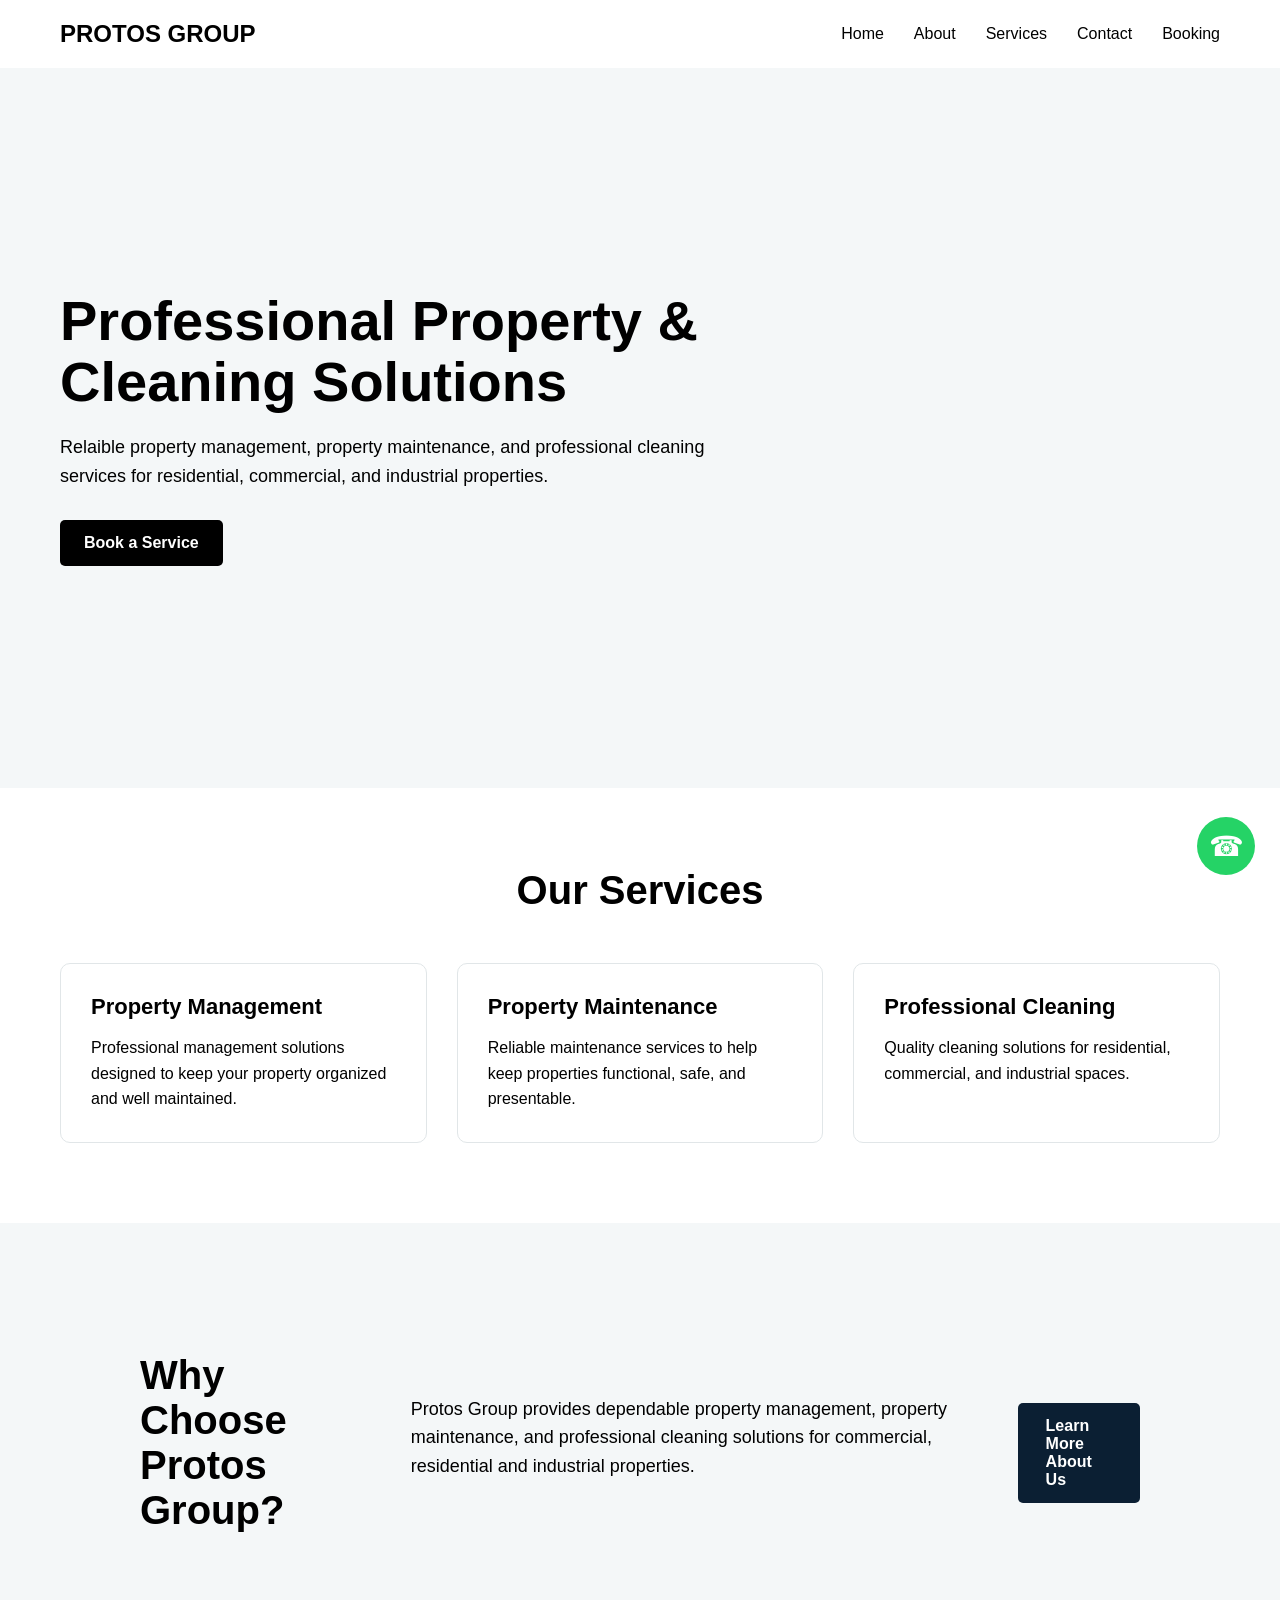
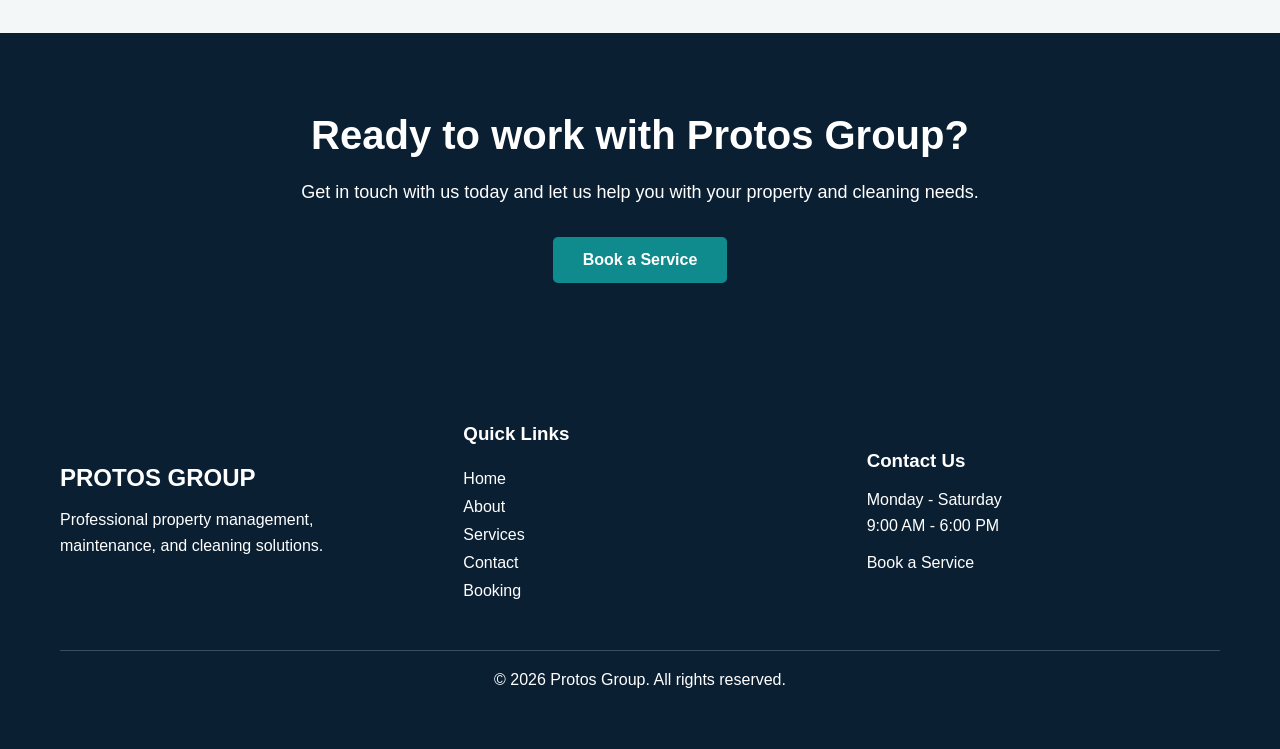
==== index.html @ 8dde9161 "Initial Protos Group website" ====
<!doctype html>
<html lang="en">
  <head>
    <meta charset="UTF-8" />
    <meta name="viewport" content="width=device-width, initial-scale=1.0" />
    <title>Protos Group | Property & Cleaning Services</title>
    <link rel="stylesheet" href="./css/style.css" />
  </head>
  <body>
    <header>
      <nav>
        <h1>PROTOS GROUP</h1>
        <button class="menu-toggle" aria-label="Open navigation">
          <span></span>
          <span></span>
          <span></span>
        </button>
        <ul>
          <li><a href="index.html">Home</a></li>
          <li><a href="about.html">About</a></li>
          <li><a href="services.html">Services</a></li>
          <li><a href="contact.html">Contact</a></li>
          <li><a href="booking.html">Booking</a></li>
        </ul>
      </nav>
    </header>
    <section class="hero">
      <div class="hero-content">
        <h2>Professional Property & Cleaning Solutions</h2>
        <p>
          Relaible property management, property maintenance, and professional
          cleaning services for residential, commercial, and industrial
          properties.
        </p>
        <a href="booking.html">Book a Service</a>
      </div>
    </section>
    <section class="services-preview">
      <h2>Our Services</h2>
      <div class="service-container">
        <div class="service-card">
          <h3>Property Management</h3>
          <p>
            Professional management solutions designed to keep your property
            organized and well maintained.
          </p>
        </div>
        <div class="service-card">
          <h3>Property Maintenance</h3>
          <p>
            Reliable maintenance services to help keep properties functional,
            safe, and presentable.
          </p>
        </div>
        <div class="service-card">
          <h3>Professional Cleaning</h3>
          <p>
            Quality cleaning solutions for residential, commercial, and
            industrial spaces.
          </p>
        </div>
      </div>
    </section>
    <section class="about-preview">
      <div class="about-content">
        <h2>Why Choose Protos Group?</h2>
        <p>
          Protos Group provides dependable property management, property
          maintenance, and professional cleaning solutions for commercial,
          residential and industrial properties.
        </p>
        <a href="about.html">Learn More About Us</a>
      </div>
    </section>
    <section class="cta">
      <div class="cta-content">
        <h2>Ready to work with Protos Group?</h2>
        <p>
          Get in touch with us today and let us help you with your property and
          cleaning needs.
        </p>
        <a href="booking.html">Book a Service</a>
      </div>
    </section>
    <a href="https://wa.me/2347063300548" class="whatsapp-button" aria-label="Chat with Protos Group on Whatsapp"><span>☎</span></a>
    <footer>
      <div class="footer-content">
        <div class="footer-brand">
          <h2>PROTOS GROUP</h2>
          <p>
            Professional property management, maintenance, and cleaning
            solutions.
          </p>
        </div>
        <div class="footer-links">
          <h3>Quick Links</h3>
          <a href="index.html">Home</a>
          <a href="about.html">About</a>
          <a href="services.html">Services</a>
          <a href="contact.html">Contact</a>
          <a href="booking.html">Booking</a>
        </div>
        <div class="footer-contact">
          <h3>Contact Us</h3>

          <p>Monday - Saturday</p>
          <p>9:00 AM - 6:00 PM</p>

          <a href="booking.html">Book a Service</a>
        </div>
      </div>
      <div class="footer-bottom">
        <p>&copy; 2026 Protos Group. All rights reserved.</p>
      </div>
    </footer>
    <script src="script.js"></script>
  </body>
</html>
---- css/style.css ----
/* GENERAL / RESET */

* {
  margin: 0;
  padding: 0;
  box-sizing: border-box;
}

body {
  font-family: Arial, sans-serif;
}


/* NAVIGATION */

header {
  padding: 20px 60px;
}

nav {
  display: flex;
  justify-content: space-between;
  align-items: center;
}

nav ul {
  display: flex;
  list-style: none;
  gap: 30px;
}

nav a {
  text-decoration: none;
  color: black;
}

.menu-toggle {
  display: none;
  width: 35px;
  padding: 5px;
  border: none;
  background: none;
  cursor: pointer;
}

.menu-toggle span {
  display: block;
  height: 3px;
  margin: 5px 0;
  background-color: black;
  transition: 0.3s ease;
}


/* HOME HERO */

.hero {
  min-height: 80vh;
  display: flex;
  align-items: center;
  padding: 60px;
  background-color: #f4f7f8;
}

.hero-content {
  max-width: 700px;
}

.hero-content h2 {
  font-size: 56px;
  line-height: 1.1;
  margin-bottom: 20px;
}

.hero-content p {
  font-size: 18px;
  line-height: 1.6;
  margin-bottom: 30px;
}

.hero-content a {
  display: inline-block;
  padding: 14px 24px;
  background-color: black;
  color: white;
  text-decoration: none;
  border-radius: 5px;
  font-weight: bold;
}


/* HOME SERVICES */

.services-preview {
  padding: 80px 60px;
}

.services-preview h2 {
  text-align: center;
  font-size: 40px;
  margin-bottom: 50px;
}

.service-container {
  display: flex;
  gap: 30px;
}

.service-card {
  flex: 1;
  padding: 30px;
  background-color: #ffffff;
  border-radius: 10px;
  border: 1px solid #e1e6e8;
  transition:
    transform 0.3s ease,
    box-shadow 0.3s ease;
}

.service-card h3 {
  font-size: 22px;
  margin-bottom: 15px;
}

.service-card p {
  line-height: 1.6;
}

.service-card:hover {
  transform: translateY(-8px);
  box-shadow: 0 10px 25px rgba(0, 0, 0, 0.08);
}


/* HOME ABOUT PREVIEW */

.about-preview {
  padding: 80px 60px;
  background-color: #f4f7f8;
}

.about-content {
  max-width: 800px;
  margin: 0 auto;
  text-align: center;
}

.about-content h2 {
  font-size: 40px;
  margin-bottom: 20px;
}

.about-content p {
  font-size: 18px;
  line-height: 1.6;
  margin-bottom: 30px;
}

.about-content a {
  display: inline-block;
  padding: 14px 28px;
  background-color: #0b1f33;
  color: white;
  text-decoration: none;
  border-radius: 5px;
  font-weight: bold;
  transition: background-color 0.3s ease;
}

.about-content a:hover {
  background-color: #0f8b8d;
}


/* HOME CTA */

.cta {
  padding: 80px 60px;
  background-color: #0b1f33;
  color: white;
}

.cta-content {
  max-width: 800px;
  margin: 0 auto;
  text-align: center;
}

.cta-content h2 {
  font-size: 40px;
  margin-bottom: 20px;
}

.cta-content p {
  font-size: 18px;
  line-height: 1.6;
  margin-bottom: 30px;
}

.cta-content a {
  display: inline-block;
  padding: 14px 30px;
  background-color: #0f8b8d;
  color: white;
  text-decoration: none;
  border-radius: 5px;
  font-weight: bold;
  transition: background-color 0.3s ease;
}

.cta-content a:hover {
  background-color: #ffffff;
  color: #0b1f33;
}


/* ABOUT PAGE */

.about-hero {
  padding: 80px 60px;
  background-color: lightblue;
  text-align: center;
}

.about-hero h1 {
  font-size: 48px;
  margin-bottom: 20px;
}

.about-hero p {
  font-size: 18px;
  line-height: 1.6;
}

.about-intro {
  padding: 80px 60px;
  text-align: center;
}

.about-intro h2 {
  font-size: 40px;
  margin-bottom: 20px;
}

.about-intro > p {
  max-width: 800px;
  margin: 0 auto 30px;
  font-size: 18px;
  line-height: 1.6;
}

.about-intro h3 {
  font-size: 28px;
  margin-bottom: 15px;
}

.about-content {
  max-width: 1000px;
  margin: 50px auto 0;
  display: flex;
  align-items: center;
  gap: 50px;
  text-align: left;
}

.about-text {
  flex: 1;
}

.about-text p {
  line-height: 1.6;
}

.about-image {
  flex: 1;
}

.about-image img {
  width: 100%;
  display: block;
  border-radius: 10px;
}

.about-intro .highlights {
  flex: 1;
  padding: 30px;
  border: 1px solid #e1e6e8;
  border-radius: 10px;
  background-color: #ffffff;
}

.about-intro .highlights h4 {
  font-size: 20px;
  margin-bottom: 12px;
}

.about-intro .highlights p {
  line-height: 1.6;
}


/* ABOUT CTA */

.about-cta {
  padding: 80px 60px;
  background-color: #0b1f33;
  color: white;
  text-align: center;
}

.about-cta h2 {
  font-size: 40px;
  margin-bottom: 20px;
}

.about-cta p {
  max-width: 700px;
  margin: 0 auto 30px;
  font-size: 18px;
  line-height: 1.6;
}

.about-cta a {
  display: inline-block;
  padding: 14px 30px;
  background-color: #0f8b8d;
  color: white;
  text-decoration: none;
  border-radius: 5px;
  font-weight: bold;
}


/* SERVICES PAGE */

.services-hero {
  padding: 80px 60px;
  background-color: #f4f7f8;
  text-align: center;
}

.services-hero h1 {
  font-size: 48px;
  margin-bottom: 20px;
}

.services-hero p {
  max-width: 700px;
  margin: 0 auto;
  font-size: 18px;
  line-height: 1.6;
}

.services-list {
  padding: 80px 60px;
}

.services-list h2 {
  text-align: center;
  font-size: 40px;
  margin-bottom: 50px;
}

.services-grid {
  display: flex;
  gap: 30px;
}

.service-box {
  flex: 1;
  padding: 35px;
  border: 1px solid #e1e6e8;
  border-radius: 10px;
  background-color: #ffffff;
}

.service-box h3 {
  font-size: 24px;
  margin-bottom: 15px;
}

.service-box p {
  line-height: 1.6;
}

.services-cta {
  padding: 80px 60px;
  background-color: #0b1f33;
  color: white;
  text-align: center;
}

.services-cta h2 {
  font-size: 40px;
  margin-bottom: 20px;
}

.services-cta p {
  max-width: 700px;
  margin: 0 auto 30px;
  font-size: 18px;
  line-height: 1.6;
}

.services-cta a {
  display: inline-block;
  padding: 14px 30px;
  background-color: #0f8b8d;
  color: white;
  text-decoration: none;
  border-radius: 5px;
  font-weight: bold;
}


/* CONTACT PAGE */

.contact-hero {
  padding: 80px 60px;
  background-color: #f4f7f8;
  text-align: center;
}

.contact-hero h1 {
  font-size: 48px;
  margin-bottom: 20px;
}

.contact-hero p {
  max-width: 700px;
  margin: 0 auto;
  font-size: 18px;
  line-height: 1.6;
}

.contact-section {
  padding: 80px 60px;
}

.contact-section h2 {
  text-align: center;
  font-size: 40px;
  margin-bottom: 50px;
}

.contact-container {
  max-width: 700px;
  margin: 0 auto;
}

.contact-info {
  padding: 40px;
  border: 1px solid #e1e6e8;
  border-radius: 10px;
  background-color: #ffffff;
}

.contact-info h3 {
  font-size: 28px;
  margin-bottom: 20px;
}

.contact-info p {
  line-height: 1.6;
  margin-bottom: 20px;
}

.contact-info a {
  display: block;
  width: fit-content;
  margin-top: 15px;
  padding: 12px 22px;
  background-color: #0f8b8d;
  color: white;
  text-decoration: none;
  border-radius: 5px;
  font-weight: bold;
}

.contact-cta {
  padding: 80px 60px;
  background-color: #0b1f33;
  color: white;
  text-align: center;
}

.contact-cta h2 {
  font-size: 40px;
  margin-bottom: 20px;
}

.contact-cta p {
  margin-bottom: 30px;
  font-size: 18px;
}

.contact-cta a {
  display: inline-block;
  padding: 14px 30px;
  background-color: #0f8b8d;
  color: white;
  text-decoration: none;
  border-radius: 5px;
  font-weight: bold;
}

/* BOOKING PAGE */
/* BOOKING PAGE */

.booking-hero {
  padding: 80px 60px;
  background-color: #f4f7f8;
  text-align: center;
}

.booking-hero h1 {
  font-size: 48px;
  margin-bottom: 20px;
}

.booking-hero p {
  max-width: 700px;
  margin: 0 auto;
  font-size: 18px;
  line-height: 1.6;
}

.booking-section {
  padding: 80px 60px;
}

.booking-section h2 {
  text-align: center;
  font-size: 40px;
  margin-bottom: 50px;
}

#booking-form {
  max-width: 750px;
  margin: 0 auto;
  padding: 40px;
  border: 1px solid #e1e6e8;
  border-radius: 10px;
  background-color: #ffffff;
}

.form-group {
  margin-bottom: 25px;
}

.form-group label {
  display: block;
  margin-bottom: 8px;
  font-weight: bold;
}

.form-group input,
.form-group select,
.form-group textarea {
  width: 100%;
  padding: 13px;
  border: 1px solid #cfd6da;
  border-radius: 5px;
  font-family: Arial, sans-serif;
  font-size: 16px;
}

.form-group textarea {
  resize: vertical;
}

.form-row {
  display: flex;
  gap: 20px;
}

.form-row .form-group {
  flex: 1;
}

#booking-form button {
  width: 100%;
  padding: 15px;
  border: none;
  border-radius: 5px;
  background-color: #0f8b8d;
  color: white;
  font-size: 16px;
  font-weight: bold;
  cursor: pointer;
}

#booking-form button:hover {
  background-color: #0b1f33;
}


/* WHATSAPP BUTTON */

.whatsapp-button {
  position: fixed;
  right: 25px;
  bottom: 25px;
  width: 58px;
  height: 58px;
  display: flex;
  align-items: center;
  justify-content: center;
  background-color: #25d366;
  color: white;
  text-decoration: none;
  border-radius: 50%;
  font-size: 28px;
  z-index: 1000;
}


/* FOOTER */

footer {
  background-color: #0b1f33;
  color: white;
  padding: 60px;
}

.footer-content {
  display: flex;
  justify-content: space-evenly;
  align-items: center;
  gap: 50px;
}

.footer-content > div {
  flex: 1;
}

.footer-content h2,
.footer-content h3 {
  margin-bottom: 15px;
}

.footer-content p {
  line-height: 1.6;
}

.footer-links {
  display: flex;
  flex-direction: column;
  gap: 10px;
}

.footer-links a {
  color: white;
  text-decoration: none;
}

.footer-contact a {
  display: inline-block;
  margin-top: 15px;
  color: white;
  text-decoration: none;
}

.footer-bottom {
  margin-top: 50px;
  padding-top: 20px;
  border-top: 1px solid rgba(255, 255, 255, 0.2);
  text-align: center;
}


/* MOBILE RESPONSIVENESS */

@media (max-width: 768px) {

  header {
    padding: 20px 30px;
  }

  nav {
    position: relative;
    flex-wrap: wrap;
  }

  .menu-toggle {
    display: block;
  }

  nav ul {
    display: none;
    width: 100%;
    flex-direction: column;
    gap: 15px;
    align-items: center;
    padding: 20px 0;
  }

  nav ul.show-menu {
    display: flex;
  }


  /* HOME */

  .hero {
    min-height: auto;
    padding: 60px 30px;
  }

  .hero-content h2 {
    font-size: 40px;
  }

  .hero-content p {
    font-size: 16px;
  }

  .service-container {
    flex-direction: column;
  }

  .services-preview {
    padding: 60px 30px;
  }

  .services-preview h2 {
    font-size: 34px;
  }

  .about-preview {
    padding: 60px 30px;
  }

  .about-content h2 {
    font-size: 34px;
  }

  .cta {
    padding: 60px 30px;
  }


  /* ABOUT */

  .about-hero {
    padding: 60px 30px;
  }

  .about-hero h1 {
    font-size: 38px;
  }

  .about-intro {
    padding: 60px 30px;
  }

  .about-intro h2 {
    font-size: 34px;
  }

  .about-content {
    flex-direction: column;
    gap: 30px;
  }

  .about-text,
  .about-image {
    width: 100%;
  }

  .about-cta {
    padding: 60px 30px;
  }

  .about-cta h2 {
    font-size: 34px;
  }


  /* SERVICES */

  .services-hero {
    padding: 60px 30px;
  }

  .services-hero h1 {
    font-size: 38px;
  }

  .services-list {
    padding: 60px 30px;
  }

  .services-list h2 {
    font-size: 34px;
  }

  .services-grid {
    flex-direction: column;
  }

  .service-box {
    width: 100%;
  }

  .services-cta {
    padding: 60px 30px;
  }

  .services-cta h2 {
    font-size: 34px;
  }


  /* CONTACT */

  .contact-hero {
    padding: 60px 30px;
  }

  .contact-hero h1 {
    font-size: 38px;
  }

  .contact-section {
    padding: 60px 30px;
  }

  .contact-section h2 {
    font-size: 34px;
  }

  .contact-info {
    padding: 30px;
  }

  .contact-cta {
    padding: 60px 30px;
  }

  .contact-cta h2 {
    font-size: 34px;
  }

  /* BOOKING  */
  /* BOOKING RESPONSIVENESS */

.booking-hero {
  padding: 60px 30px;
}

.booking-hero h1 {
  font-size: 38px;
}

.booking-section {
  padding: 60px 30px;
}

.booking-section h2 {
  font-size: 34px;
}

#booking-form {
  padding: 30px;
}

.form-row {
  flex-direction: column;
  gap: 0;
}


  /* FOOTER */

  footer {
    padding: 50px 30px;
  }

  .footer-content {
    flex-direction: column;
    align-items: flex-start;
    gap: 40px;
  }

  .footer-content > div {
    width: 100%;
  }

  .footer-bottom {
    margin-top: 40px;
  }


  /* WHATSAPP */

  .whatsapp-button {
    right: 20px;
    bottom: 20px;
    width: 55px;
    height: 55px;
    font-size: 26px;
  }
}
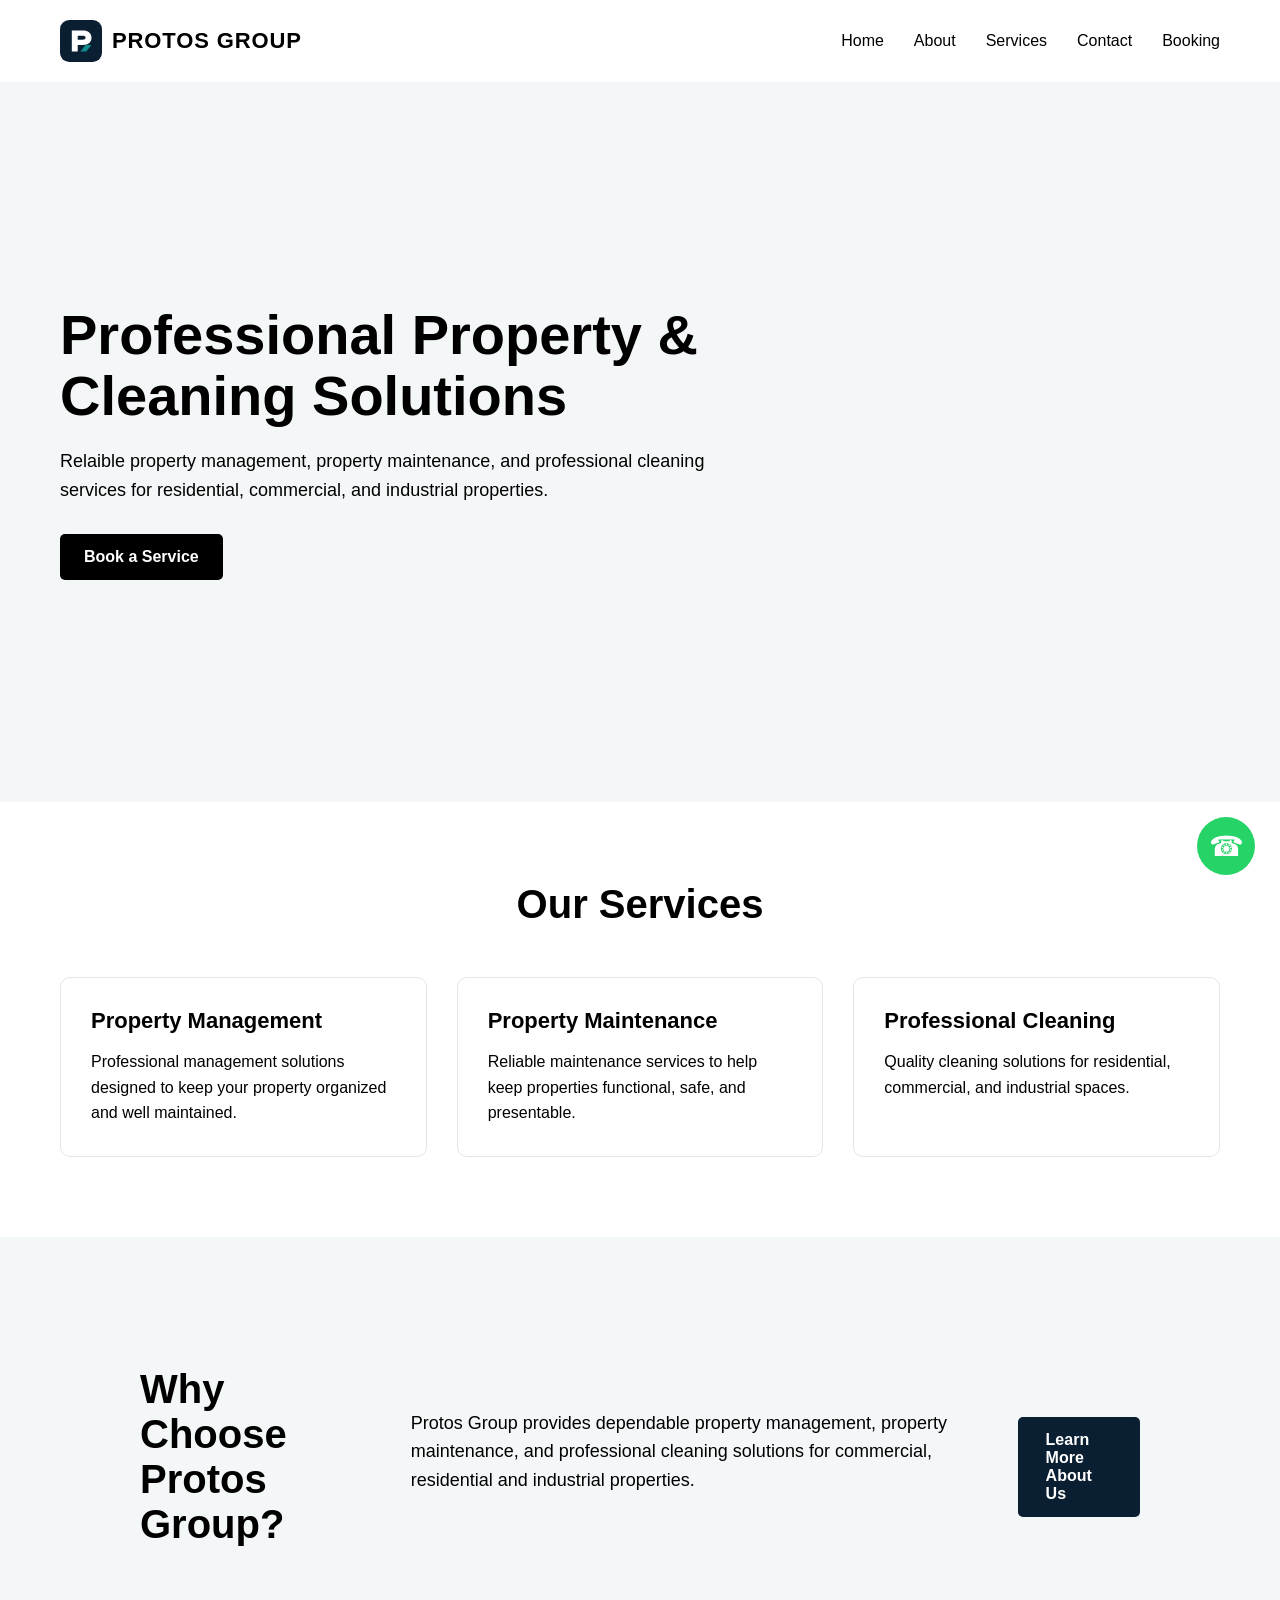
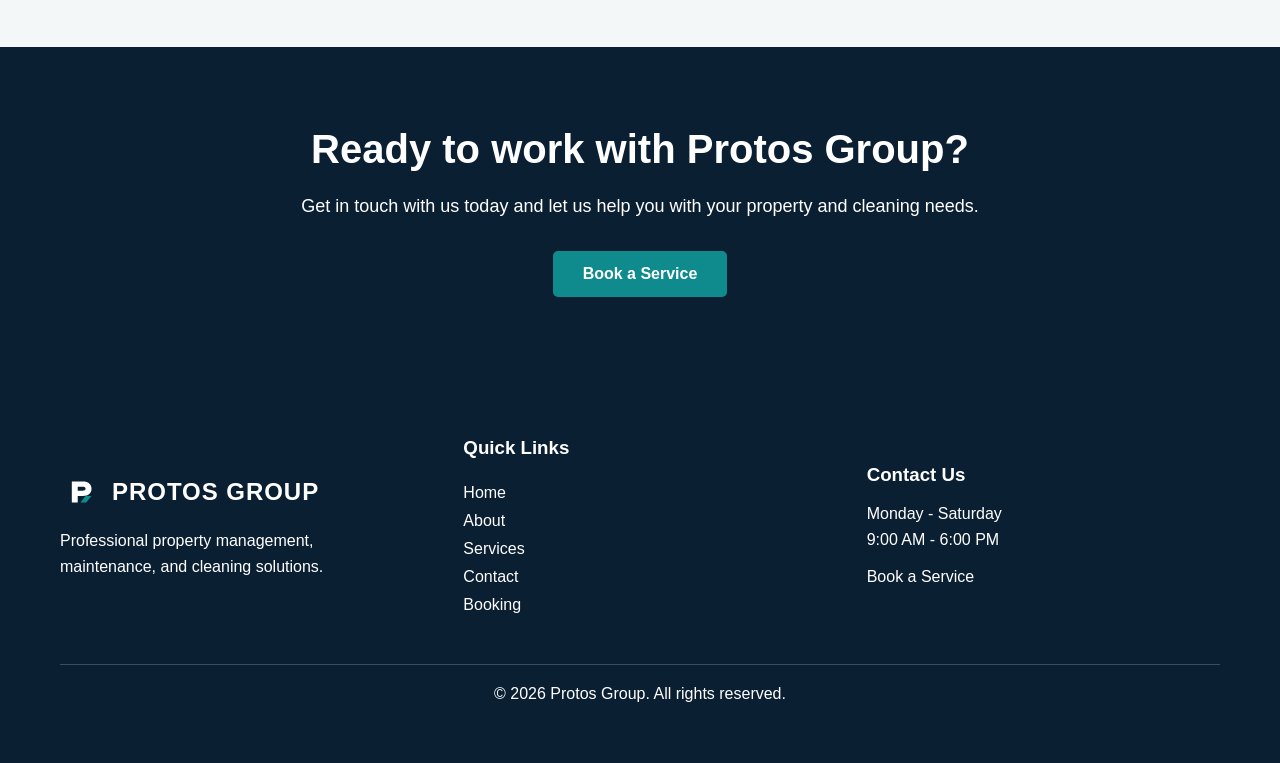
==== commit 91ff7586: "Add Protos Group logo" ====
--- a/index.html
+++ b/index.html
@@ -9,7 +9,10 @@
   <body>
     <header>
       <nav>
-        <h1>PROTOS GROUP</h1>
+        <a class="brand" href="index.html" aria-label="Protos Group home">
+          <img src="logo.svg" alt="" />
+          <span>PROTOS GROUP</span>
+        </a>
         <button class="menu-toggle" aria-label="Open navigation">
           <span></span>
           <span></span>
@@ -82,11 +85,19 @@
         <a href="booking.html">Book a Service</a>
       </div>
     </section>
-    <a href="https://wa.me/2347063300548" class="whatsapp-button" aria-label="Chat with Protos Group on Whatsapp"><span>☎</span></a>
+    <a
+      href="https://wa.me/2347063300548"
+      class="whatsapp-button"
+      aria-label="Chat with Protos Group on Whatsapp"
+      ><span>☎</span></a
+    >
     <footer>
       <div class="footer-content">
         <div class="footer-brand">
-          <h2>PROTOS GROUP</h2>
+          <h2 class="footer-logo">
+            <img src="logo.svg" alt="" />
+            <span>PROTOS GROUP</span>
+          </h2>
           <p>
             Professional property management, maintenance, and cleaning
             solutions.
--- a/css/style.css
+++ b/css/style.css
@@ -10,7 +10,6 @@
   font-family: Arial, sans-serif;
 }
 
-
 /* NAVIGATION */
 
 header {
@@ -21,6 +20,32 @@
   display: flex;
   justify-content: space-between;
   align-items: center;
+}
+
+.brand,
+.footer-logo {
+  display: inline-flex;
+  align-items: center;
+  gap: 10px;
+  color: inherit;
+  text-decoration: none;
+  letter-spacing: 0.04em;
+}
+
+.brand img,
+.footer-logo img {
+  width: 42px;
+  height: 42px;
+  flex: 0 0 auto;
+}
+
+.brand {
+  font-size: 22px;
+  font-weight: 700;
+}
+
+.footer-logo {
+  font-size: 24px;
 }
 
 nav ul {
@@ -51,7 +76,6 @@
   transition: 0.3s ease;
 }
 
-
 /* HOME HERO */
 
 .hero {
@@ -87,7 +111,6 @@
   border-radius: 5px;
   font-weight: bold;
 }
-
 
 /* HOME SERVICES */
 
@@ -131,7 +154,6 @@
   box-shadow: 0 10px 25px rgba(0, 0, 0, 0.08);
 }
 
-
 /* HOME ABOUT PREVIEW */
 
 .about-preview {
@@ -171,7 +193,6 @@
   background-color: #0f8b8d;
 }
 
-
 /* HOME CTA */
 
 .cta {
@@ -213,12 +234,11 @@
   color: #0b1f33;
 }
 
-
 /* ABOUT PAGE */
 
 .about-hero {
   padding: 80px 60px;
-  background-color: lightblue;
+  background-color: white;
   text-align: center;
 }
 
@@ -298,7 +318,6 @@
   line-height: 1.6;
 }
 
-
 /* ABOUT CTA */
 
 .about-cta {
@@ -329,7 +348,6 @@
   border-radius: 5px;
   font-weight: bold;
 }
-
 
 /* SERVICES PAGE */
 
@@ -412,7 +430,6 @@
   font-weight: bold;
 }
 
-
 /* CONTACT PAGE */
 
 .contact-hero {
@@ -505,6 +522,7 @@
 }
 
 /* BOOKING PAGE */
+
 /* BOOKING PAGE */
 
 .booking-hero {
@@ -593,7 +611,6 @@
 #booking-form button:hover {
   background-color: #0b1f33;
 }
-
 
 /* WHATSAPP BUTTON */
 
@@ -614,7 +631,6 @@
   z-index: 1000;
 }
 
-
 /* FOOTER */
 
 footer {
@@ -668,13 +684,20 @@
   text-align: center;
 }
 
-
 /* MOBILE RESPONSIVENESS */
 
 @media (max-width: 768px) {
-
   header {
     padding: 20px 30px;
+  }
+
+  .brand {
+    font-size: 18px;
+  }
+
+  .brand img {
+    width: 36px;
+    height: 36px;
   }
 
   nav {
@@ -699,7 +722,6 @@
     display: flex;
   }
 
-
   /* HOME */
 
   .hero {
@@ -738,7 +760,6 @@
   .cta {
     padding: 60px 30px;
   }
-
 
   /* ABOUT */
 
@@ -776,7 +797,6 @@
     font-size: 34px;
   }
 
-
   /* SERVICES */
 
   .services-hero {
@@ -811,7 +831,6 @@
     font-size: 34px;
   }
 
-
   /* CONTACT */
 
   .contact-hero {
@@ -845,31 +864,30 @@
   /* BOOKING  */
   /* BOOKING RESPONSIVENESS */
 
-.booking-hero {
-  padding: 60px 30px;
-}
-
-.booking-hero h1 {
-  font-size: 38px;
-}
-
-.booking-section {
-  padding: 60px 30px;
-}
-
-.booking-section h2 {
-  font-size: 34px;
-}
-
-#booking-form {
-  padding: 30px;
-}
-
-.form-row {
-  flex-direction: column;
-  gap: 0;
-}
-
+  .booking-hero {
+    padding: 60px 30px;
+  }
+
+  .booking-hero h1 {
+    font-size: 38px;
+  }
+
+  .booking-section {
+    padding: 60px 30px;
+  }
+
+  .booking-section h2 {
+    font-size: 34px;
+  }
+
+  #booking-form {
+    padding: 30px;
+  }
+
+  .form-row {
+    flex-direction: column;
+    gap: 0;
+  }
 
   /* FOOTER */
 
@@ -890,7 +908,6 @@
   .footer-bottom {
     margin-top: 40px;
   }
-
 
   /* WHATSAPP */
 
@@ -901,4 +918,4 @@
     height: 55px;
     font-size: 26px;
   }
-}+}
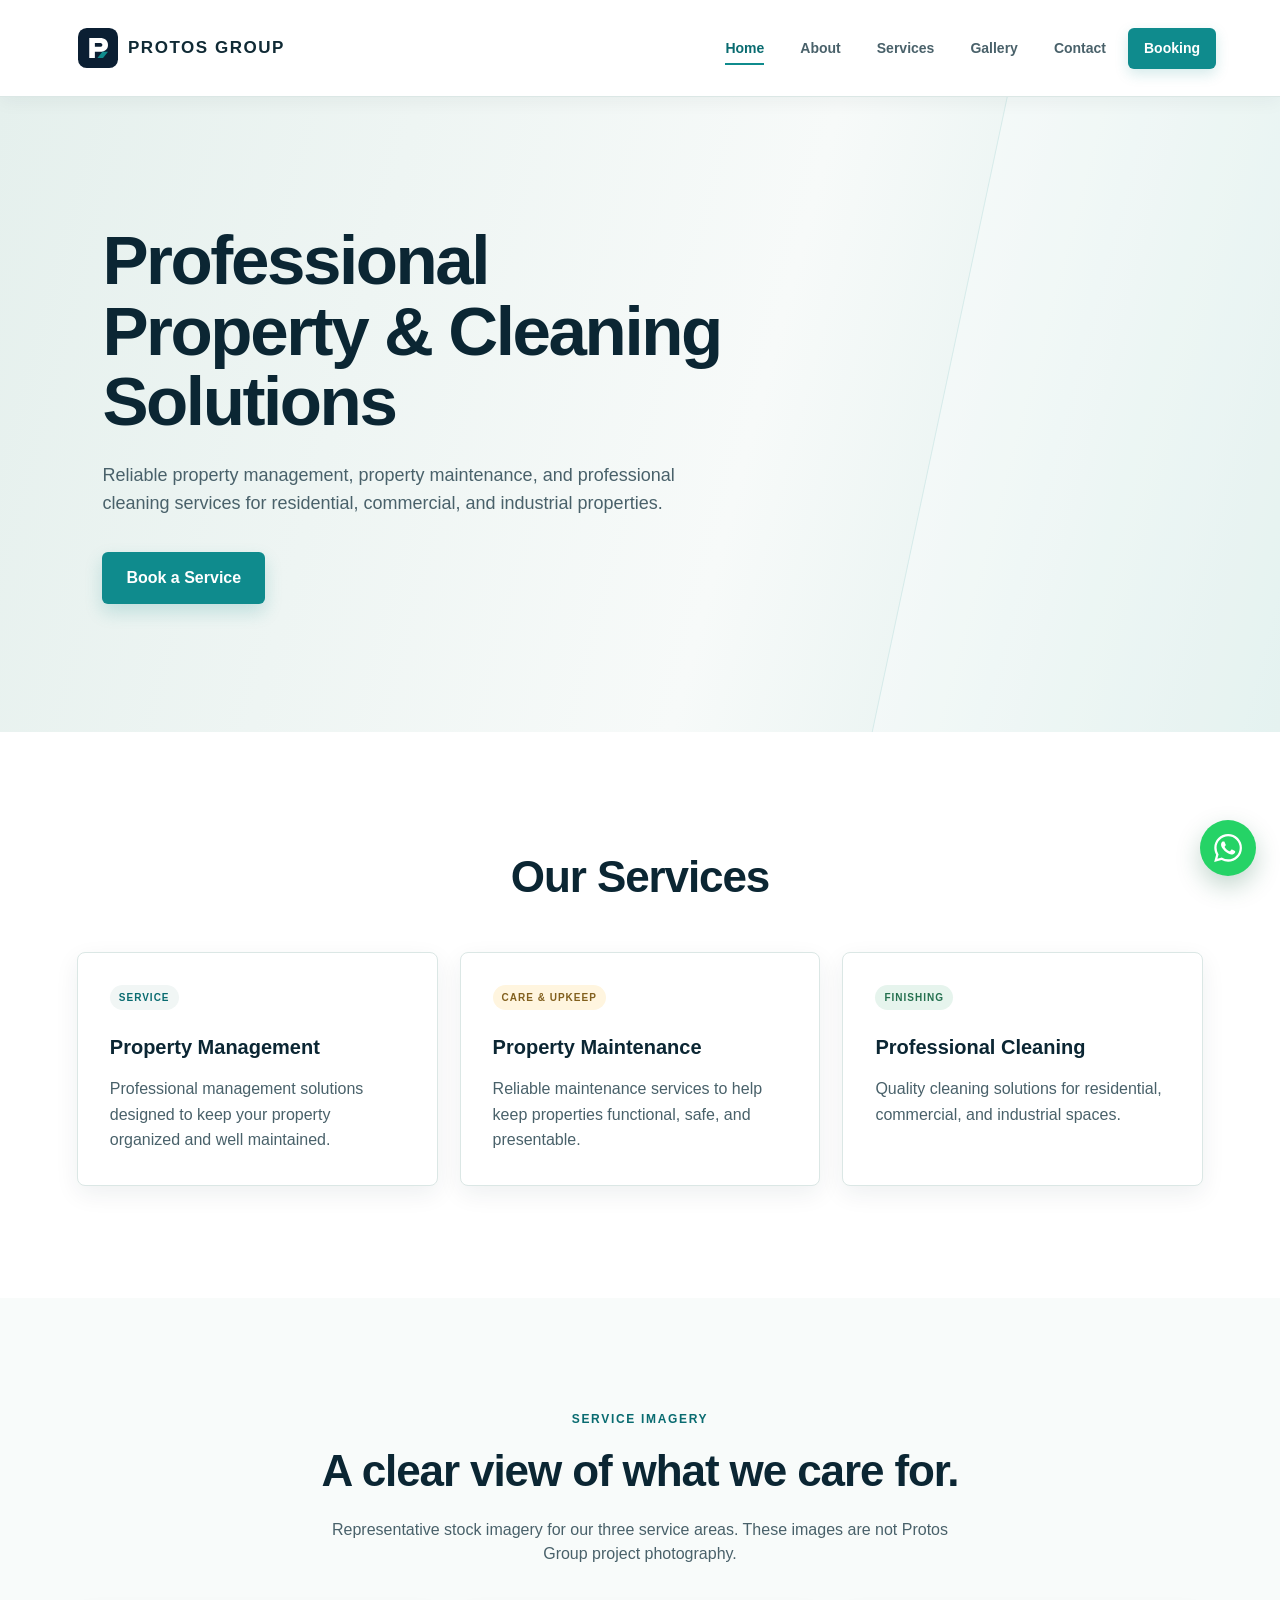
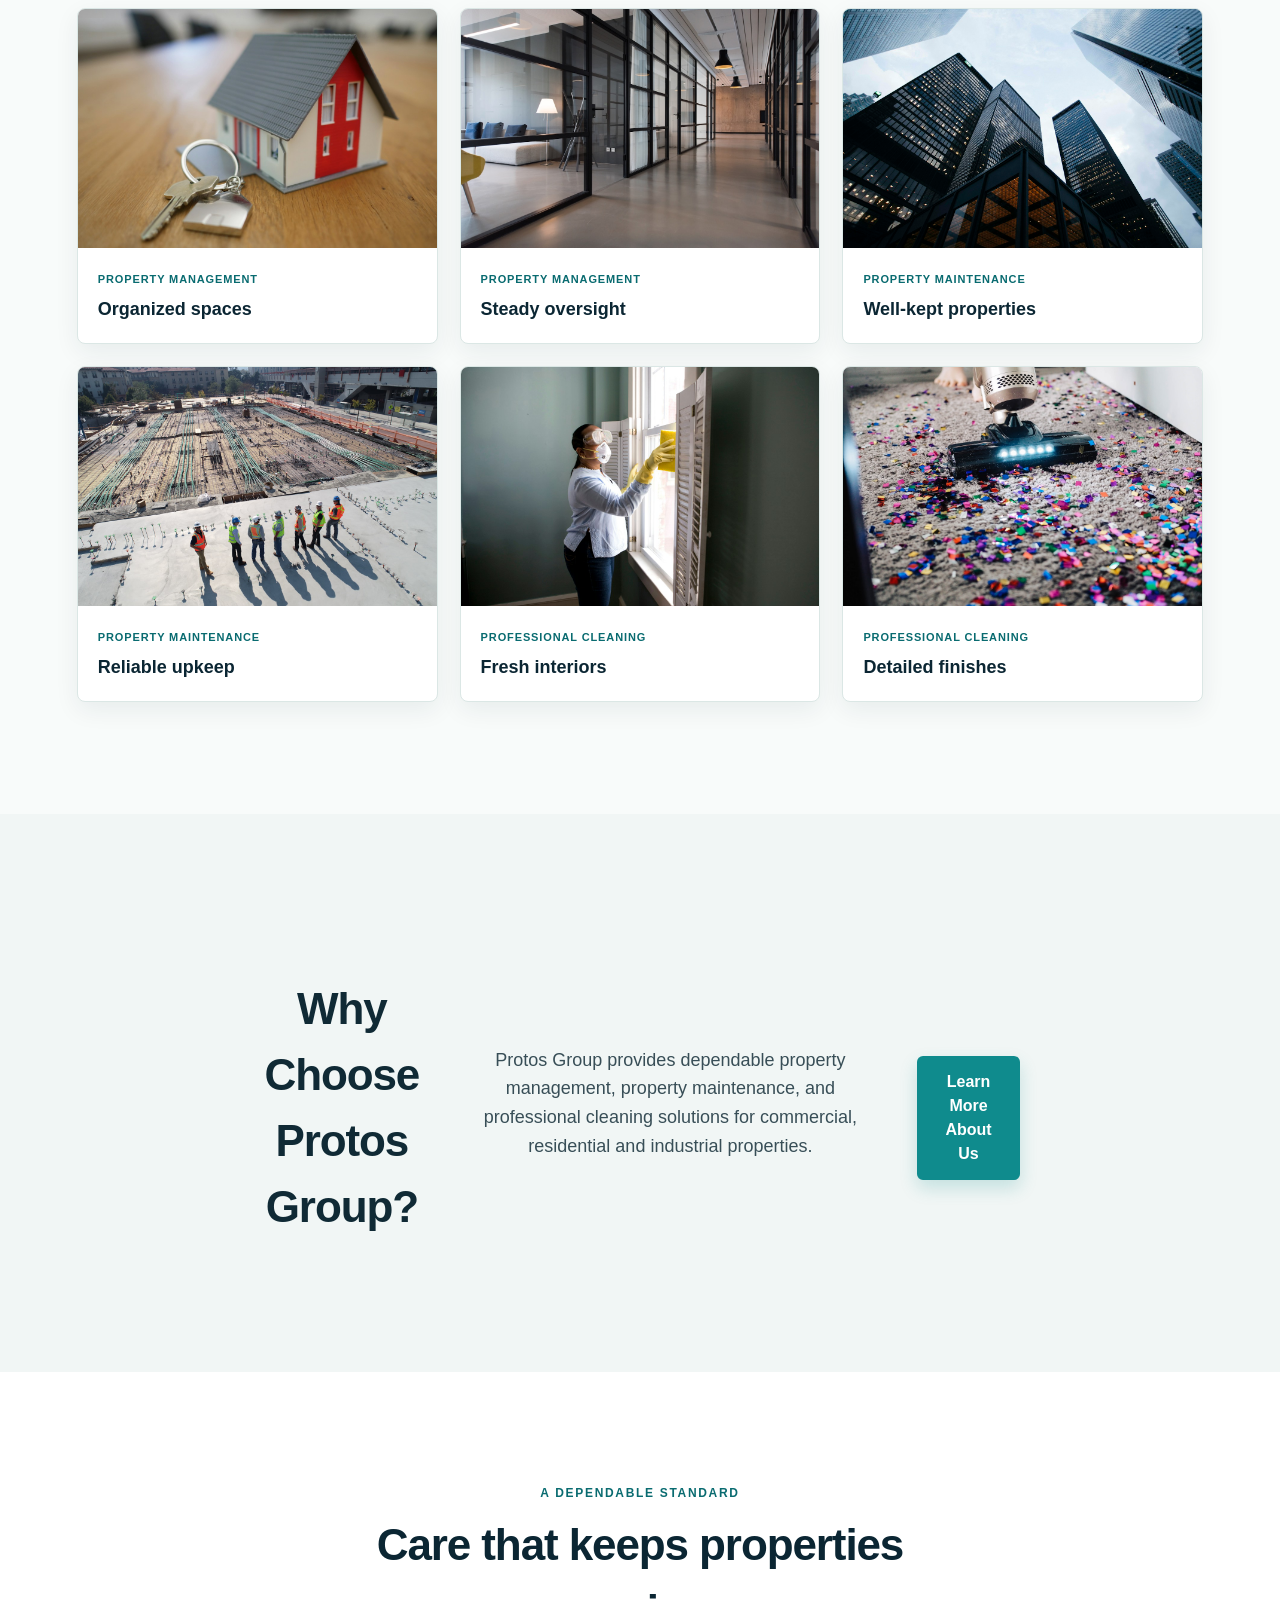
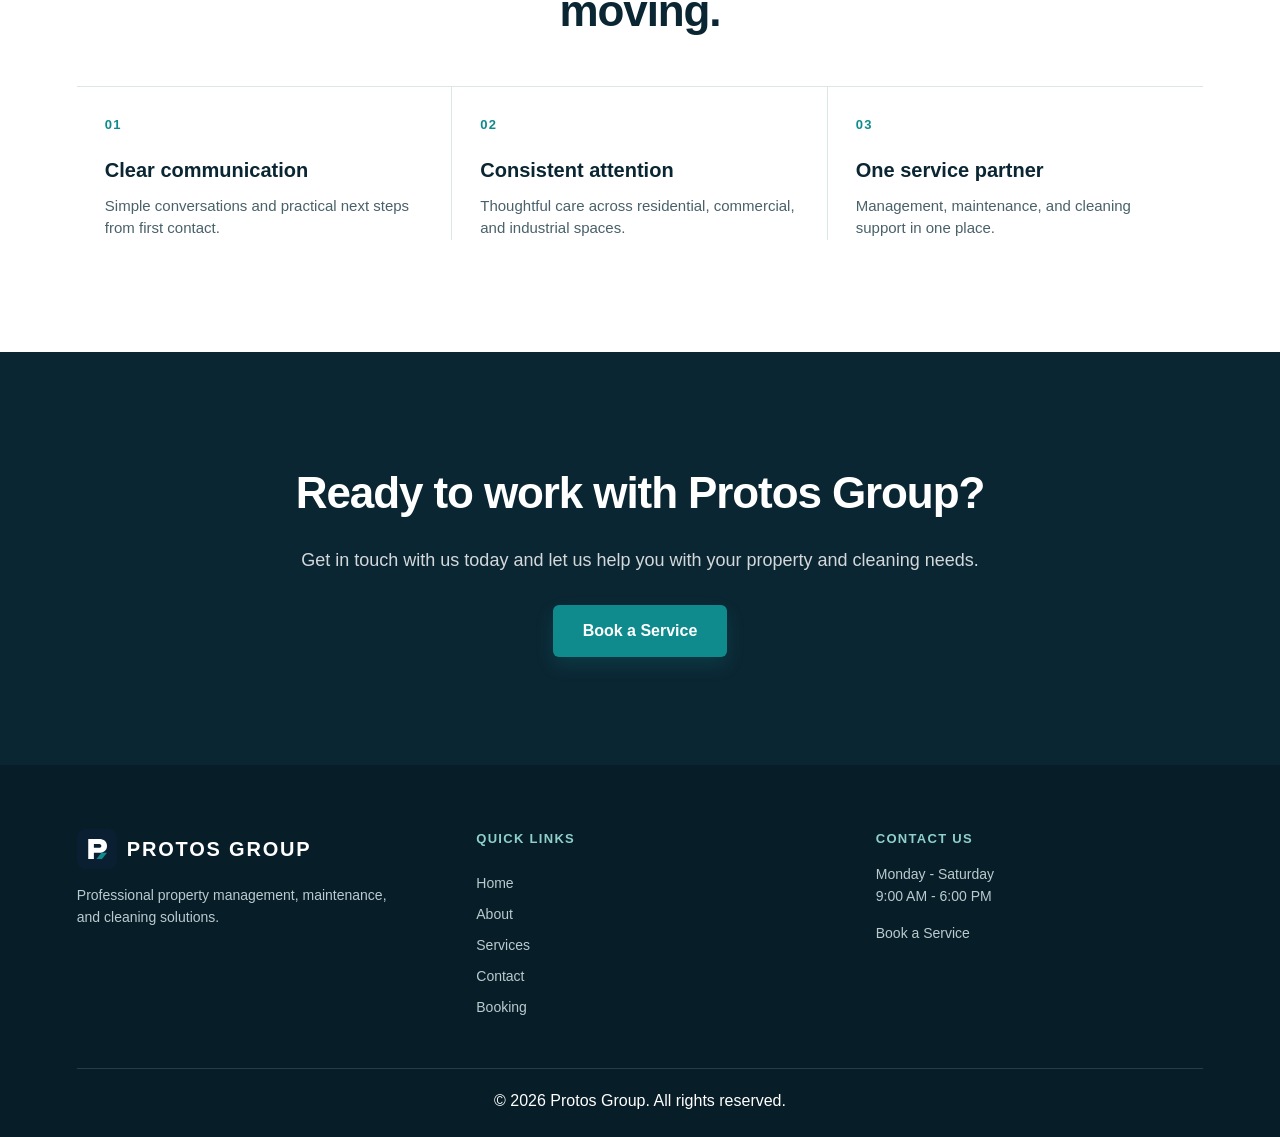
==== commit 7853723c: "Polish Protos Group UI and gallery" ====
--- a/index.html
+++ b/index.html
@@ -4,6 +4,7 @@
     <meta charset="UTF-8" />
     <meta name="viewport" content="width=device-width, initial-scale=1.0" />
     <title>Protos Group | Property & Cleaning Services</title>
+    <link rel="icon" href="./logo.svg" type="image/svg+xml" />
     <link rel="stylesheet" href="./css/style.css" />
   </head>
   <body>
@@ -19,9 +20,10 @@
           <span></span>
         </button>
         <ul>
-          <li><a href="index.html">Home</a></li>
+          <li><a href="index.html" aria-current="page">Home</a></li>
           <li><a href="about.html">About</a></li>
           <li><a href="services.html">Services</a></li>
+          <li><a href="index.html#gallery">Gallery</a></li>
           <li><a href="contact.html">Contact</a></li>
           <li><a href="booking.html">Booking</a></li>
         </ul>
@@ -31,7 +33,7 @@
       <div class="hero-content">
         <h2>Professional Property & Cleaning Solutions</h2>
         <p>
-          Relaible property management, property maintenance, and professional
+          Reliable property management, property maintenance, and professional
           cleaning services for residential, commercial, and industrial
           properties.
         </p>
@@ -64,6 +66,96 @@
         </div>
       </div>
     </section>
+    <section class="gallery-section" id="gallery">
+      <div class="gallery-heading">
+        <p class="section-kicker">Service imagery</p>
+        <h2>A clear view of what we care for.</h2>
+        <p>
+          Representative stock imagery for our three service areas. These images
+          are not Protos Group project photography.
+        </p>
+      </div>
+      <div class="gallery-grid">
+        <figure class="gallery-card">
+          <div class="gallery-image">
+            <img
+              src="images/property-management-01.jpg"
+              alt="Residential property exterior representing property management"
+              loading="lazy"
+            />
+          </div>
+          <figcaption>
+            <span>Property Management</span>
+            <h3>Organized spaces</h3>
+          </figcaption>
+        </figure>
+        <figure class="gallery-card">
+          <div class="gallery-image">
+            <img
+              src="images/property-management-02.jpg"
+              alt="Organized professional office representing property management"
+              loading="lazy"
+            />
+          </div>
+          <figcaption>
+            <span>Property Management</span>
+            <h3>Steady oversight</h3>
+          </figcaption>
+        </figure>
+        <figure class="gallery-card">
+          <div class="gallery-image">
+            <img
+              src="images/property-maintenance-01.jpg"
+              alt="Maintained commercial building representing property maintenance"
+              loading="lazy"
+            />
+          </div>
+          <figcaption>
+            <span>Property Maintenance</span>
+            <h3>Well-kept properties</h3>
+          </figcaption>
+        </figure>
+        <figure class="gallery-card">
+          <div class="gallery-image">
+            <img
+              src="images/property-maintenance-02.jpg"
+              alt="Active building maintenance work site"
+              loading="lazy"
+            />
+          </div>
+          <figcaption>
+            <span>Property Maintenance</span>
+            <h3>Reliable upkeep</h3>
+          </figcaption>
+        </figure>
+        <figure class="gallery-card">
+          <div class="gallery-image">
+            <img
+              src="images/professional-cleaning-01.jpg"
+              alt="Professional cleaner working in a bright interior"
+              loading="lazy"
+            />
+          </div>
+          <figcaption>
+            <span>Professional Cleaning</span>
+            <h3>Fresh interiors</h3>
+          </figcaption>
+        </figure>
+        <figure class="gallery-card">
+          <div class="gallery-image">
+            <img
+              src="images/professional-cleaning-02.jpg"
+              alt="Professional cleaning tools and supplies"
+              loading="lazy"
+            />
+          </div>
+          <figcaption>
+            <span>Professional Cleaning</span>
+            <h3>Detailed finishes</h3>
+          </figcaption>
+        </figure>
+      </div>
+    </section>
     <section class="about-preview">
       <div class="about-content">
         <h2>Why Choose Protos Group?</h2>
@@ -73,6 +165,34 @@
           residential and industrial properties.
         </p>
         <a href="about.html">Learn More About Us</a>
+      </div>
+    </section>
+    <section class="trust-section">
+      <div class="trust-heading">
+        <p class="section-kicker">A dependable standard</p>
+        <h2>Care that keeps properties moving.</h2>
+      </div>
+      <div class="trust-grid">
+        <div class="trust-item">
+          <span class="trust-number">01</span>
+          <h3>Clear communication</h3>
+          <p>
+            Simple conversations and practical next steps from first contact.
+          </p>
+        </div>
+        <div class="trust-item">
+          <span class="trust-number">02</span>
+          <h3>Consistent attention</h3>
+          <p>
+            Thoughtful care across residential, commercial, and industrial
+            spaces.
+          </p>
+        </div>
+        <div class="trust-item">
+          <span class="trust-number">03</span>
+          <h3>One service partner</h3>
+          <p>Management, maintenance, and cleaning support in one place.</p>
+        </div>
       </div>
     </section>
     <section class="cta">
@@ -89,8 +209,11 @@
       href="https://wa.me/2347063300548"
       class="whatsapp-button"
       aria-label="Chat with Protos Group on Whatsapp"
-      ><span>☎</span></a
-    >
+      ><svg viewBox="0 0 24 24" aria-hidden="true">
+        <path
+          d="M20.52 3.48A11.82 11.82 0 0 0 12.09 0C5.56 0 .24 5.32.24 11.86c0 2.09.55 4.13 1.59 5.93L.14 24l6.35-1.66a11.86 11.86 0 0 0 5.6 1.42h.01c6.53 0 11.85-5.32 11.85-11.86 0-3.17-1.23-6.15-3.43-8.42ZM12.1 21.72h-.01a9.85 9.85 0 0 1-5.03-1.38l-.36-.21-3.77.99 1.01-3.67-.23-.38a9.84 9.84 0 0 1-1.5-5.21C2.21 6.43 6.64 2 12.1 2c2.65 0 5.14 1.03 7.01 2.9a9.85 9.85 0 0 1 2.9 7.01c0 5.46-4.44 9.81-9.91 9.81Zm5.41-7.36c-.3-.15-1.77-.87-2.04-.97-.27-.1-.47-.15-.67.15-.2.3-.77.97-.94 1.17-.17.2-.35.22-.64.07-.3-.15-1.26-.46-2.4-1.48-.89-.79-1.49-1.77-1.66-2.07-.17-.3-.02-.46.13-.61.13-.13.3-.35.45-.52.15-.17.2-.3.3-.5.1-.2.05-.37-.02-.52-.07-.15-.67-1.61-.92-2.21-.24-.58-.48-.5-.67-.51h-.57c-.2 0-.52.07-.79.37-.27.3-1.04 1.02-1.04 2.49s1.07 2.89 1.22 3.09c.15.2 2.1 3.2 5.08 4.49.71.31 1.27.49 1.71.63.72.23 1.38.2 1.9.12.58-.09 1.77-.72 2.02-1.42.25-.7.25-1.3.17-1.42-.07-.12-.27-.2-.57-.35Z"
+        /></svg
+    ></a>
     <footer>
       <div class="footer-content">
         <div class="footer-brand">
--- a/css/style.css
+++ b/css/style.css
@@ -631,6 +631,12 @@
   z-index: 1000;
 }
 
+.whatsapp-button svg {
+  width: 28px;
+  height: 28px;
+  fill: currentColor;
+}
+
 /* FOOTER */
 
 footer {
@@ -919,3 +925,809 @@
     font-size: 26px;
   }
 }
+
+/* GALLERY */
+
+.gallery-section {
+  padding: clamp(72px, 9vw, 112px) clamp(24px, 6vw, 80px);
+  background: #f8fbfa;
+}
+
+.gallery-heading {
+  max-width: 650px;
+  margin: 0 auto 42px;
+  text-align: center;
+}
+
+.section-kicker {
+  margin-bottom: 10px;
+  color: var(--teal-dark);
+  font-size: 12px;
+  font-weight: 800;
+  letter-spacing: 0.14em;
+  text-transform: uppercase;
+}
+
+.gallery-heading h2 {
+  margin-bottom: 14px;
+  color: var(--navy);
+  font-size: clamp(30px, 4vw, 44px);
+  letter-spacing: -0.025em;
+}
+
+.gallery-heading > p:last-child {
+  color: var(--ink-soft);
+}
+
+.gallery-grid {
+  display: grid;
+  grid-template-columns: repeat(3, minmax(0, 1fr));
+  max-width: var(--content-width);
+  margin: 0 auto;
+  gap: 22px;
+}
+
+.gallery-card {
+  overflow: hidden;
+  border: 1px solid var(--line);
+  border-radius: 8px;
+  background: var(--white);
+  box-shadow: var(--shadow-sm);
+  transition:
+    border-color 220ms ease,
+    box-shadow 220ms ease,
+    transform 220ms ease;
+}
+
+.gallery-card:hover {
+  border-color: rgba(15, 139, 141, 0.45);
+  box-shadow: var(--shadow-md);
+  transform: translateY(-5px);
+}
+
+.gallery-image {
+  aspect-ratio: 3 / 2;
+  overflow: hidden;
+  background: var(--mist);
+}
+
+.gallery-image img {
+  display: block;
+  width: 100%;
+  height: 100%;
+  object-fit: cover;
+  transition: transform 350ms ease;
+}
+
+.gallery-card:hover .gallery-image img {
+  transform: scale(1.035);
+}
+
+.gallery-card figcaption {
+  padding: 18px 20px 20px;
+}
+
+.gallery-card figcaption span {
+  color: var(--teal-dark);
+  font-size: 11px;
+  font-weight: 800;
+  letter-spacing: 0.08em;
+  text-transform: uppercase;
+}
+
+.gallery-card figcaption h3 {
+  margin-top: 6px;
+  color: var(--navy);
+  font-size: 18px;
+}
+
+@media (max-width: 900px) {
+  .gallery-grid {
+    grid-template-columns: repeat(2, minmax(0, 1fr));
+  }
+}
+
+@media (max-width: 560px) {
+  .gallery-grid {
+    grid-template-columns: 1fr;
+  }
+
+  .gallery-heading {
+    margin-bottom: 32px;
+  }
+}
+
+/* DESIGN SYSTEM REFINEMENTS */
+
+:root {
+  --ink: #102a35;
+  --ink-soft: #49616a;
+  --navy: #0b2633;
+  --teal: #0f8b8d;
+  --teal-dark: #096b70;
+  --mist: #f1f6f5;
+  --line: #dbe7e5;
+  --white: #ffffff;
+  --shadow-sm: 0 8px 24px rgba(16, 42, 53, 0.07);
+  --shadow-md: 0 18px 45px rgba(16, 42, 53, 0.12);
+  --content-width: 1180px;
+}
+
+html {
+  scroll-behavior: smooth;
+}
+
+body {
+  color: var(--ink);
+  background: var(--white);
+  font-family: "Avenir Next", "Segoe UI", sans-serif;
+  line-height: 1.5;
+}
+
+header {
+  position: relative;
+  z-index: 10;
+  padding: 18px clamp(24px, 5vw, 72px);
+  background: rgba(255, 255, 255, 0.96);
+  border-bottom: 1px solid var(--line);
+}
+
+nav {
+  max-width: var(--content-width);
+  margin: 0 auto;
+}
+
+.brand,
+.footer-logo {
+  letter-spacing: 0.09em;
+}
+
+.brand {
+  color: var(--ink);
+  font-size: 17px;
+  font-weight: 800;
+}
+
+.brand img,
+.footer-logo img {
+  width: 40px;
+  height: 40px;
+}
+
+nav ul {
+  align-items: center;
+  gap: 8px;
+}
+
+nav a {
+  position: relative;
+  display: block;
+  padding: 10px 14px;
+  color: var(--ink-soft);
+  font-size: 14px;
+  font-weight: 700;
+  transition:
+    color 180ms ease,
+    background-color 180ms ease;
+}
+
+nav a::after {
+  position: absolute;
+  right: 14px;
+  bottom: 4px;
+  left: 14px;
+  height: 2px;
+  background: var(--teal);
+  content: "";
+  transform: scaleX(0);
+  transform-origin: left;
+  transition: transform 180ms ease;
+}
+
+nav a:hover,
+nav a:focus-visible {
+  color: var(--teal-dark);
+}
+
+nav a:hover::after,
+nav a:focus-visible::after {
+  transform: scaleX(1);
+}
+
+a:focus-visible,
+button:focus-visible,
+input:focus-visible,
+select:focus-visible,
+textarea:focus-visible {
+  outline: 3px solid rgba(15, 139, 141, 0.28);
+  outline-offset: 3px;
+}
+
+.menu-toggle {
+  width: 42px;
+  padding: 8px;
+  border-radius: 6px;
+}
+
+.menu-toggle span {
+  height: 2px;
+  background-color: var(--ink);
+}
+
+.hero,
+.about-hero,
+.services-hero,
+.contact-hero,
+.booking-hero {
+  position: relative;
+  overflow: hidden;
+  background: var(--mist);
+}
+
+.hero {
+  min-height: 620px;
+  padding: clamp(72px, 10vw, 128px) clamp(24px, 8vw, 120px);
+  background: linear-gradient(105deg, #e5f0ed 0%, #f7faf9 58%, #d9ece9 100%);
+}
+
+.hero::after {
+  position: absolute;
+  top: 0;
+  right: 0;
+  width: 38%;
+  height: 100%;
+  border-left: 1px solid rgba(15, 139, 141, 0.12);
+  background: rgba(255, 255, 255, 0.3);
+  content: "";
+  transform: skewX(-12deg) translateX(30%);
+}
+
+.hero-content {
+  position: relative;
+  z-index: 1;
+  max-width: 680px;
+}
+
+.hero-content h2,
+.about-hero h1,
+.services-hero h1,
+.contact-hero h1,
+.booking-hero h1 {
+  color: var(--navy);
+  letter-spacing: -0.035em;
+  font-weight: 800;
+}
+
+.hero-content h2 {
+  max-width: 650px;
+  margin-bottom: 24px;
+  font-size: clamp(42px, 5.4vw, 72px);
+  line-height: 1.02;
+}
+
+.hero-content p,
+.about-hero p,
+.services-hero p,
+.contact-hero p,
+.booking-hero p {
+  color: var(--ink-soft);
+}
+
+.hero-content p {
+  max-width: 600px;
+  margin-bottom: 34px;
+  font-size: 18px;
+}
+
+.hero-content a,
+.about-content a,
+.cta-content a,
+.about-cta a,
+.services-cta a,
+.contact-info a,
+.contact-cta a,
+#booking-form button {
+  border-radius: 6px;
+  background: var(--teal);
+  box-shadow: 0 8px 18px rgba(15, 139, 141, 0.2);
+  transition:
+    background-color 180ms ease,
+    box-shadow 180ms ease,
+    transform 180ms ease;
+}
+
+.hero-content a:hover,
+.about-content a:hover,
+.cta-content a:hover,
+.about-cta a:hover,
+.services-cta a:hover,
+.contact-info a:hover,
+.contact-cta a:hover,
+#booking-form button:hover {
+  background: var(--teal-dark);
+  box-shadow: 0 12px 24px rgba(15, 139, 141, 0.24);
+  transform: translateY(-2px);
+}
+
+.services-preview,
+.about-intro,
+.services-list,
+.contact-section,
+.booking-section {
+  padding: clamp(72px, 9vw, 112px) clamp(24px, 6vw, 80px);
+}
+
+.services-preview h2,
+.about-intro h2,
+.services-list h2,
+.contact-section h2,
+.booking-section h2 {
+  margin-bottom: 42px;
+  color: var(--navy);
+  font-size: clamp(30px, 4vw, 44px);
+  letter-spacing: -0.025em;
+}
+
+.service-container,
+.services-grid {
+  max-width: var(--content-width);
+  margin: 0 auto;
+  gap: 22px;
+}
+
+.service-card,
+.service-box,
+.about-intro .highlights,
+.contact-info,
+#booking-form {
+  border: 1px solid var(--line);
+  border-radius: 8px;
+  box-shadow: var(--shadow-sm);
+}
+
+.service-card,
+.service-box {
+  padding: 32px;
+  background: var(--white);
+  transition:
+    transform 220ms ease,
+    box-shadow 220ms ease,
+    border-color 220ms ease;
+}
+
+.service-card:hover,
+.service-box:hover {
+  border-color: rgba(15, 139, 141, 0.45);
+  box-shadow: var(--shadow-md);
+  transform: translateY(-6px);
+}
+
+.service-card h3,
+.service-box h3 {
+  margin-bottom: 14px;
+  color: var(--navy);
+  font-size: 20px;
+}
+
+.service-card p,
+.service-box p,
+.about-intro > p,
+.about-text p,
+.contact-info p {
+  color: var(--ink-soft);
+}
+
+.about-preview {
+  padding: clamp(72px, 9vw, 112px) 24px;
+  background: var(--mist);
+}
+
+.about-content {
+  max-width: 760px;
+}
+
+.about-content h2,
+.cta-content h2,
+.about-cta h2,
+.services-cta h2,
+.contact-cta h2 {
+  color: inherit;
+  font-size: clamp(30px, 4vw, 44px);
+  letter-spacing: -0.025em;
+}
+
+.about-content p,
+.cta-content p,
+.about-cta p,
+.services-cta p,
+.contact-cta p {
+  color: inherit;
+  opacity: 0.82;
+}
+
+.cta,
+.about-cta,
+.services-cta,
+.contact-cta {
+  padding: clamp(72px, 9vw, 108px) 24px;
+  background: var(--navy);
+}
+
+.about-hero,
+.services-hero,
+.contact-hero,
+.booking-hero {
+  padding: clamp(72px, 8vw, 104px) 24px;
+}
+
+.about-hero h1,
+.services-hero h1,
+.contact-hero h1,
+.booking-hero h1 {
+  margin-bottom: 14px;
+  font-size: clamp(38px, 5vw, 58px);
+}
+
+.about-hero p,
+.services-hero p,
+.contact-hero p,
+.booking-hero p {
+  max-width: 700px;
+}
+
+.about-intro {
+  text-align: center;
+}
+
+.about-content.about-content,
+.about-intro > p,
+.about-intro > a {
+  text-align: center;
+}
+
+.about-highlights {
+  display: grid;
+  grid-template-columns: repeat(3, 1fr);
+  max-width: var(--content-width);
+  margin: 40px auto;
+  gap: 18px;
+}
+
+.about-intro .highlights {
+  padding: 26px;
+  text-align: left;
+}
+
+.about-intro .highlights h4 {
+  color: var(--teal-dark);
+}
+
+.about-intro > a {
+  display: inline-block;
+  padding: 14px 28px;
+  color: var(--white);
+  text-decoration: none;
+  font-weight: 700;
+}
+
+#booking-form {
+  max-width: 780px;
+  padding: clamp(24px, 5vw, 44px);
+  background: var(--white);
+  box-shadow: var(--shadow-md);
+}
+
+.form-group label {
+  color: var(--ink);
+  font-size: 14px;
+}
+
+.form-group input,
+.form-group select,
+.form-group textarea {
+  border: 1px solid #c8d9d7;
+  border-radius: 5px;
+  color: var(--ink);
+  background: #fbfdfc;
+  transition:
+    border-color 180ms ease,
+    box-shadow 180ms ease;
+}
+
+.form-group input:focus,
+.form-group select:focus,
+.form-group textarea:focus {
+  border-color: var(--teal);
+  box-shadow: 0 0 0 4px rgba(15, 139, 141, 0.1);
+  outline: none;
+}
+
+.whatsapp-button {
+  right: 24px;
+  bottom: 24px;
+  width: 56px;
+  height: 56px;
+  box-shadow: 0 10px 24px rgba(19, 95, 58, 0.25);
+  transition:
+    transform 180ms ease,
+    box-shadow 180ms ease;
+}
+
+.whatsapp-button:hover {
+  box-shadow: 0 14px 30px rgba(19, 95, 58, 0.32);
+  transform: translateY(-3px);
+}
+
+footer {
+  padding: 64px clamp(24px, 6vw, 80px) 24px;
+  background: #071d28;
+}
+
+.footer-content {
+  max-width: var(--content-width);
+  margin: 0 auto;
+  align-items: flex-start;
+  gap: 72px;
+}
+
+.footer-content > div {
+  flex: 1;
+}
+
+.footer-brand {
+  max-width: 360px;
+}
+
+.footer-logo {
+  color: var(--white);
+  font-size: 20px;
+}
+
+.footer-content h3 {
+  color: #8fd1ca;
+  font-size: 13px;
+  letter-spacing: 0.1em;
+  text-transform: uppercase;
+}
+
+.footer-content p,
+.footer-links a,
+.footer-contact a {
+  color: #b9cbce;
+  font-size: 14px;
+}
+
+.footer-links a,
+.footer-contact a {
+  transition: color 180ms ease;
+}
+
+.footer-links a:hover,
+.footer-contact a:hover {
+  color: var(--white);
+}
+
+.footer-bottom {
+  max-width: var(--content-width);
+  margin: 50px auto 0;
+  border-color: rgba(255, 255, 255, 0.14);
+}
+
+@media (max-width: 768px) {
+  header {
+    padding: 14px 20px;
+  }
+
+  .brand {
+    font-size: 15px;
+  }
+
+  nav ul {
+    margin-top: 14px;
+    padding: 14px 0 4px;
+    border-top: 1px solid var(--line);
+  }
+
+  nav a {
+    width: 100%;
+    padding: 10px 0;
+    text-align: center;
+  }
+
+  nav a::after {
+    right: 30%;
+    bottom: 3px;
+    left: 30%;
+  }
+
+  .hero {
+    min-height: 540px;
+    padding: 72px 24px;
+  }
+
+  .hero::after {
+    width: 56%;
+    opacity: 0.5;
+  }
+
+  .hero-content h2 {
+    font-size: clamp(40px, 12vw, 56px);
+  }
+
+  .hero-content p {
+    font-size: 16px;
+  }
+
+  .about-highlights {
+    grid-template-columns: 1fr;
+    margin-top: 32px;
+  }
+
+  .about-intro .highlights {
+    text-align: center;
+  }
+
+  .footer-content {
+    gap: 38px;
+  }
+}
+
+/* UI POLISH */
+
+header {
+  position: sticky;
+  top: 0;
+  background: rgba(255, 255, 255, 0.94);
+  box-shadow: 0 4px 18px rgba(16, 42, 53, 0.05);
+  backdrop-filter: blur(12px);
+}
+
+section[id] {
+  scroll-margin-top: 92px;
+}
+
+nav a[href="booking.html"] {
+  padding: 10px 16px;
+  border-radius: 6px;
+  color: var(--white);
+  background: var(--teal);
+  box-shadow: 0 5px 14px rgba(15, 139, 141, 0.18);
+}
+
+nav a[href="booking.html"]::after {
+  display: none;
+}
+
+nav a[href="booking.html"]:hover,
+nav a[href="booking.html"]:focus-visible {
+  color: var(--white);
+  background: var(--teal-dark);
+}
+
+.service-card,
+.service-box {
+  position: relative;
+  min-height: 190px;
+}
+
+.service-card::before,
+.service-box::before {
+  display: block;
+  width: fit-content;
+  margin-bottom: 22px;
+  padding: 5px 9px;
+  border-radius: 999px;
+  color: var(--teal-dark);
+  background: var(--mist);
+  content: "SERVICE";
+  font-size: 10px;
+  font-weight: 800;
+  letter-spacing: 0.1em;
+}
+
+.service-card:nth-child(2)::before,
+.service-box:nth-child(2)::before {
+  color: #82601e;
+  background: #fff5df;
+  content: "CARE & UPKEEP";
+}
+
+.service-card:nth-child(3)::before,
+.service-box:nth-child(3)::before {
+  color: #24704f;
+  background: #e6f4ed;
+  content: "FINISHING";
+}
+
+@media (max-width: 768px) {
+  nav a[href="booking.html"] {
+    width: auto;
+    padding: 10px 16px;
+  }
+}
+
+nav a[aria-current="page"] {
+  color: var(--teal-dark);
+}
+
+nav a[aria-current="page"]::after {
+  transform: scaleX(1);
+}
+
+.trust-section {
+  padding: clamp(72px, 9vw, 112px) clamp(24px, 6vw, 80px);
+  background: var(--white);
+}
+
+.trust-heading {
+  max-width: 620px;
+  margin: 0 auto 42px;
+  text-align: center;
+}
+
+.trust-heading h2 {
+  color: var(--navy);
+  font-size: clamp(30px, 4vw, 44px);
+  letter-spacing: -0.025em;
+}
+
+.trust-grid {
+  display: grid;
+  grid-template-columns: repeat(3, minmax(0, 1fr));
+  max-width: var(--content-width);
+  margin: 0 auto;
+  border-top: 1px solid var(--line);
+}
+
+.trust-item {
+  padding: 28px 28px 0;
+  border-right: 1px solid var(--line);
+}
+
+.trust-item:last-child {
+  border-right: 0;
+}
+
+.trust-number {
+  display: block;
+  margin-bottom: 20px;
+  color: var(--teal);
+  font-size: 13px;
+  font-weight: 800;
+  letter-spacing: 0.1em;
+}
+
+.trust-item h3 {
+  margin-bottom: 10px;
+  color: var(--navy);
+  font-size: 20px;
+}
+
+.trust-item p {
+  color: var(--ink-soft);
+  font-size: 15px;
+}
+
+.form-note {
+  margin-top: 14px;
+  color: var(--ink-soft);
+  font-size: 12px;
+  line-height: 1.5;
+  text-align: center;
+}
+
+@media (max-width: 768px) {
+  .trust-grid {
+    grid-template-columns: 1fr;
+  }
+
+  .trust-item {
+    padding: 24px 0;
+    border-right: 0;
+    border-bottom: 1px solid var(--line);
+  }
+
+  .trust-item:last-child {
+    border-bottom: 0;
+  }
+}
